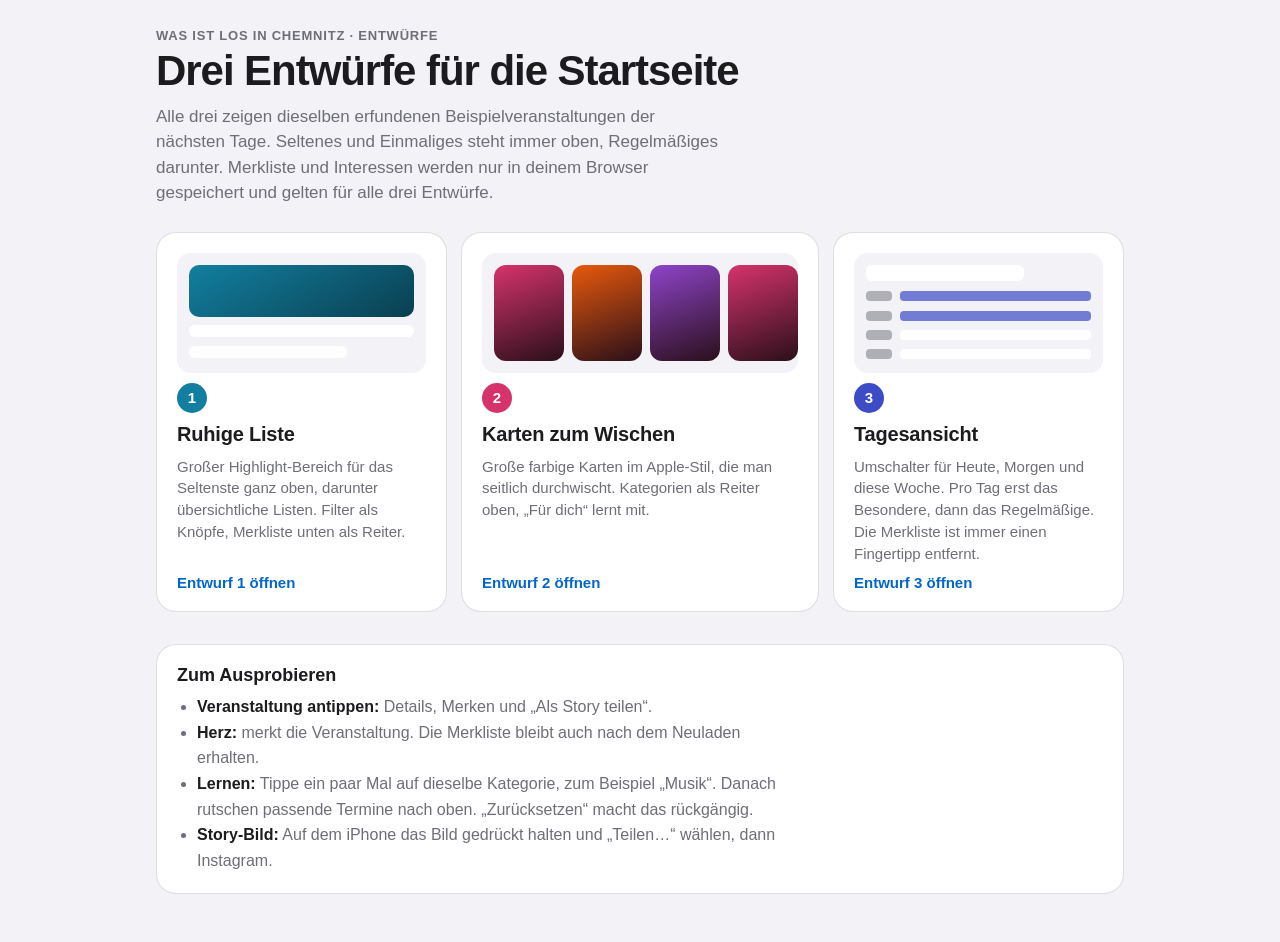
==== entwuerfe/index.html @ 697e3394 "Drei klickbare Entwürfe der Startseite mit Beispieldaten Gemeinsame Bausteine (Beispieldaten, Merkli" ====
<!DOCTYPE html>
<html lang="de">
<head>
<meta charset="utf-8">
<meta name="viewport" content="width=device-width, initial-scale=1, viewport-fit=cover">
<title>Chemnitz Startseiten-Entwürfe</title>
<meta name="claude:viewport-fit-sides" content="cover">
<style>
/* Übersicht: drei große Auswahlflächen untereinander (iPhone) bzw. nebeneinander (Desktop) */
:root {
  --bg: #F2F2F7; --card: #FFFFFF; --fg: #1C1C1E; --fg2: #6E6E76; --sep: rgba(60,60,67,.16); --accent: #0066CC;
  --c1: #127FA0; --c2: #D6336C; --c3: #3D4BC7;
  --font: -apple-system, BlinkMacSystemFont, "SF Pro Text", "Helvetica Neue", "Segoe UI", Roboto, Arial, sans-serif;
}
@media (prefers-color-scheme: dark) { :root:not([data-theme="light"]) { --bg: #000; --card: #1C1C1E; --fg: #F2F2F7; --fg2: #9A9AA1; --sep: rgba(84,84,88,.55); --accent: #3B9BFF; color-scheme: dark; } }
:root[data-theme="dark"] { --bg: #000; --card: #1C1C1E; --fg: #F2F2F7; --fg2: #9A9AA1; --sep: rgba(84,84,88,.55); --accent: #3B9BFF; color-scheme: dark; }
* { box-sizing: border-box; }
body { margin: 0; background: var(--bg); color: var(--fg); font-family: var(--font); font-size: 16px; -webkit-font-smoothing: antialiased; }
.wrap { max-width: 1000px; margin: 0 auto; padding-block: 28px 48px; padding-left: max(16px, env(safe-area-inset-left, 0px)); padding-right: max(16px, env(safe-area-inset-right, 0px)); }
.eyebrow { font-size: 13px; font-weight: 650; letter-spacing: .06em; text-transform: uppercase; color: var(--fg2); }
h1 { font-size: clamp(30px, 8vw, 42px); letter-spacing: -.025em; line-height: 1.06; margin: 6px 0 10px; text-wrap: balance; }
.lead { color: var(--fg2); font-size: 17px; line-height: 1.5; max-width: 60ch; margin: 0 0 26px; }
.grid { display: grid; gap: 14px; }
@media (min-width: 820px) { .grid { grid-template-columns: repeat(3, 1fr); } }
a.opt { display: flex; flex-direction: column; gap: 10px; background: var(--card); border-radius: 20px; padding: 20px; color: inherit; text-decoration: none; border: 1px solid var(--sep); transition: transform .15s; }
a.opt:hover { transform: translateY(-2px); }
a.opt:focus-visible { outline: 3px solid var(--accent); outline-offset: 3px; }
.preview { height: 120px; border-radius: 14px; background: var(--bg); position: relative; overflow: hidden; display: grid; gap: 6px; padding: 12px; }
.num { width: 30px; height: 30px; border-radius: 50%; background: var(--c); color: #fff; display: grid; place-items: center; font-weight: 700; font-size: 15px; }
h2 { font-size: 20px; letter-spacing: -.01em; margin: 0; }
a.opt p { margin: 0; color: var(--fg2); line-height: 1.45; font-size: 15px; }
.go { margin-top: auto; color: var(--accent); font-weight: 600; font-size: 15px; }
/* Mini-Vorschauen */
.p1 .big { height: 52px; border-radius: 10px; background: linear-gradient(150deg, var(--c1), #0A3F50); }
.p1 .ln { height: 12px; border-radius: 6px; background: var(--card); }
.p2 { display: flex; gap: 8px; padding: 12px 0 12px 12px; }
.p2 i { flex: none; width: 70px; border-radius: 12px; background: linear-gradient(160deg, var(--c), #2a0f1a); }
.p3 .seg { height: 16px; border-radius: 6px; background: var(--card); width: 70%; }
.p3 .r { display: flex; gap: 8px; align-items: center; }
.p3 .r b { width: 26px; height: 10px; border-radius: 4px; background: var(--fg2); opacity: .5; }
.p3 .r span { flex: 1; height: 10px; border-radius: 4px; background: var(--card); }
.p3 .r.hl span { background: var(--c3); opacity: .7; }
.help { margin-top: 32px; background: var(--card); border-radius: 20px; padding: 20px; border: 1px solid var(--sep); }
.help h3 { margin: 0 0 8px; font-size: 18px; }
.help ul { margin: 0; padding-left: 20px; line-height: 1.6; color: var(--fg2); max-width: 70ch; }
.help li strong { color: var(--fg); }
</style>
</head>
<body>
<div class="wrap">
  <div class="eyebrow">Was ist los in Chemnitz · Entwürfe</div>
  <h1>Drei Entwürfe für die Startseite</h1>
  <p class="lead">Alle drei zeigen dieselben erfundenen Beispielveranstaltungen der nächsten Tage. Seltenes und Einmaliges steht immer oben, Regelmäßiges darunter. Merkliste und Interessen werden nur in deinem Browser gespeichert und gelten für alle drei Entwürfe.</p>

  <div class="grid">
    <a class="opt" href="entwurf-1-liste.html" style="--c:var(--c1)">
      <div class="preview p1" aria-hidden="true"><div class="big"></div><div class="ln"></div><div class="ln" style="width:70%"></div></div>
      <div class="num">1</div>
      <h2>Ruhige Liste</h2>
      <p>Großer Highlight-Bereich für das Seltenste ganz oben, darunter übersichtliche Listen. Filter als Knöpfe, Merkliste unten als Reiter.</p>
      <span class="go">Entwurf 1 öffnen</span>
    </a>
    <a class="opt" href="entwurf-2-karten.html" style="--c:var(--c2)">
      <div class="preview p2" aria-hidden="true"><i></i><i style="--c:#E8590C"></i><i style="--c:#8E44C9"></i><i></i></div>
      <div class="num">2</div>
      <h2>Karten zum Wischen</h2>
      <p>Große farbige Karten im Apple-Stil, die man seitlich durchwischt. Kategorien als Reiter oben, „Für dich“ lernt mit.</p>
      <span class="go">Entwurf 2 öffnen</span>
    </a>
    <a class="opt" href="entwurf-3-tage.html" style="--c:var(--c3)">
      <div class="preview p3" aria-hidden="true"><div class="seg"></div><div class="r hl"><b></b><span></span></div><div class="r hl"><b></b><span></span></div><div class="r"><b></b><span></span></div><div class="r"><b></b><span></span></div></div>
      <div class="num">3</div>
      <h2>Tagesansicht</h2>
      <p>Umschalter für Heute, Morgen und diese Woche. Pro Tag erst das Besondere, dann das Regelmäßige. Die Merkliste ist immer einen Fingertipp entfernt.</p>
      <span class="go">Entwurf 3 öffnen</span>
    </a>
  </div>

  <div class="help">
    <h3>Zum Ausprobieren</h3>
    <ul>
      <li><strong>Veranstaltung antippen:</strong> Details, Merken und „Als Story teilen“.</li>
      <li><strong>Herz:</strong> merkt die Veranstaltung. Die Merkliste bleibt auch nach dem Neuladen erhalten.</li>
      <li><strong>Lernen:</strong> Tippe ein paar Mal auf dieselbe Kategorie, zum Beispiel „Musik“. Danach rutschen passende Termine nach oben. „Zurücksetzen“ macht das rückgängig.</li>
      <li><strong>Story-Bild:</strong> Auf dem iPhone das Bild gedrückt halten und „Teilen…“ wählen, dann Instagram.</li>
    </ul>
  </div>
</div>
</body>
</html>
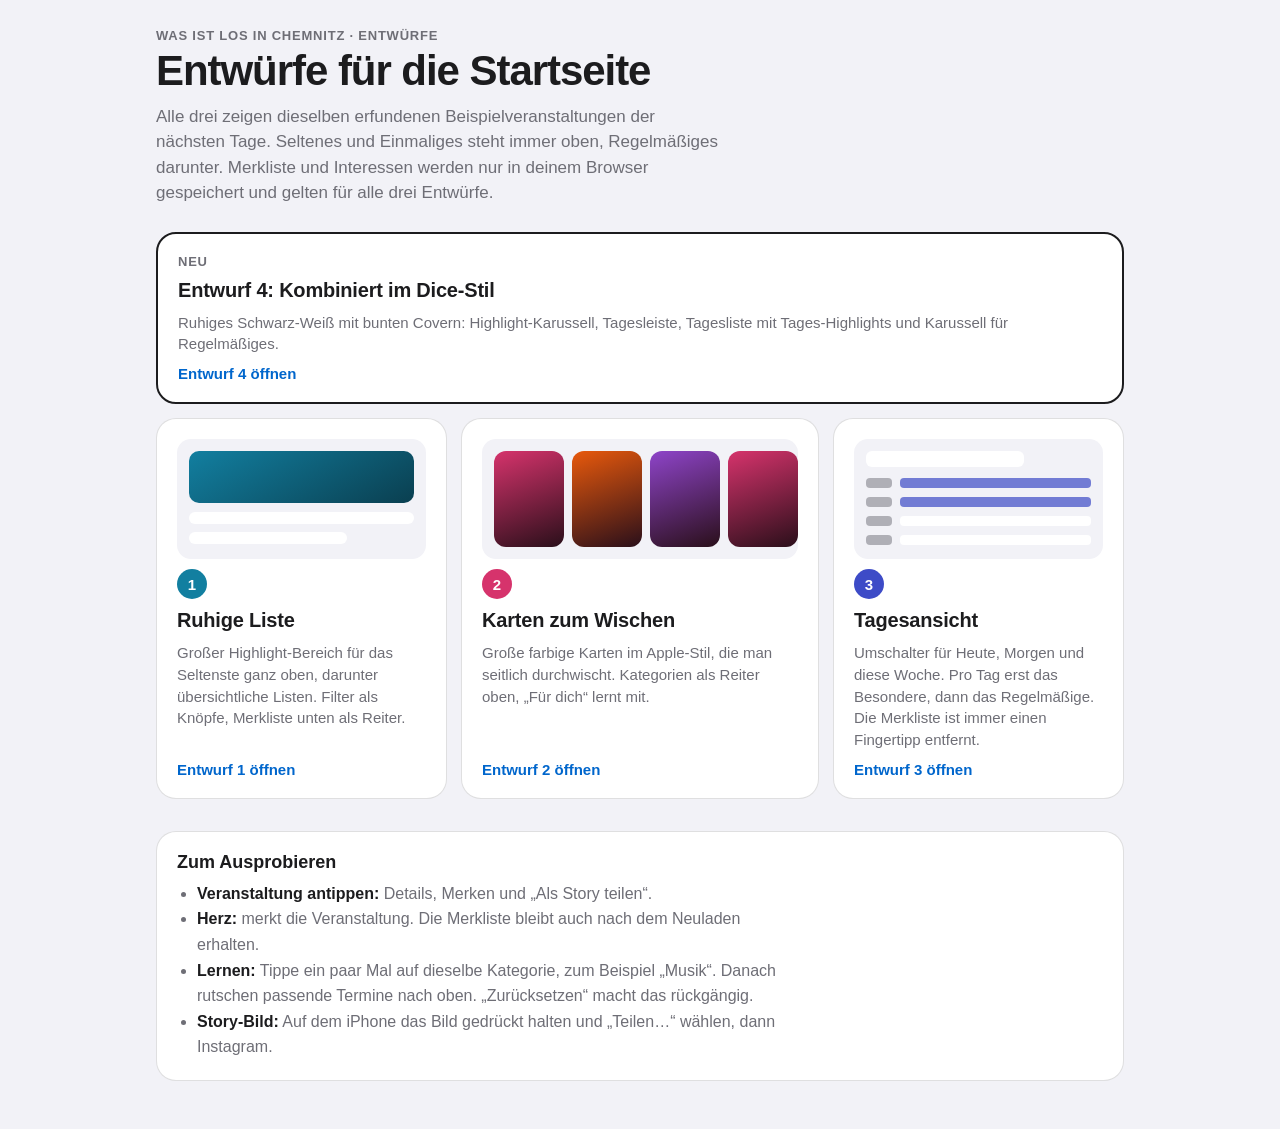
==== commit b47be25f: "Entwurf 4: kombinierte Startseite im Dice-Stil Eigenständige Datei mit Highlight-Karussell (läuft au" ====
--- a/entwuerfe/index.html
+++ b/entwuerfe/index.html
@@ -40,6 +40,7 @@
 .p3 .r b { width: 26px; height: 10px; border-radius: 4px; background: var(--fg2); opacity: .5; }
 .p3 .r span { flex: 1; height: 10px; border-radius: 4px; background: var(--card); }
 .p3 .r.hl span { background: var(--c3); opacity: .7; }
+a.opt.new { margin-bottom: 14px; border: 2px solid var(--fg); }
 .help { margin-top: 32px; background: var(--card); border-radius: 20px; padding: 20px; border: 1px solid var(--sep); }
 .help h3 { margin: 0 0 8px; font-size: 18px; }
 .help ul { margin: 0; padding-left: 20px; line-height: 1.6; color: var(--fg2); max-width: 70ch; }
@@ -49,8 +50,15 @@
 <body>
 <div class="wrap">
   <div class="eyebrow">Was ist los in Chemnitz · Entwürfe</div>
-  <h1>Drei Entwürfe für die Startseite</h1>
+  <h1>Entwürfe für die Startseite</h1>
   <p class="lead">Alle drei zeigen dieselben erfundenen Beispielveranstaltungen der nächsten Tage. Seltenes und Einmaliges steht immer oben, Regelmäßiges darunter. Merkliste und Interessen werden nur in deinem Browser gespeichert und gelten für alle drei Entwürfe.</p>
+
+  <a class="opt new" href="entwurf-4-kombiniert.html">
+    <span class="eyebrow">Neu</span>
+    <h2>Entwurf 4: Kombiniert im Dice-Stil</h2>
+    <p>Ruhiges Schwarz-Weiß mit bunten Covern: Highlight-Karussell, Tagesleiste, Tagesliste mit Tages-Highlights und Karussell für Regelmäßiges.</p>
+    <span class="go">Entwurf 4 öffnen</span>
+  </a>
 
   <div class="grid">
     <a class="opt" href="entwurf-1-liste.html" style="--c:var(--c1)">
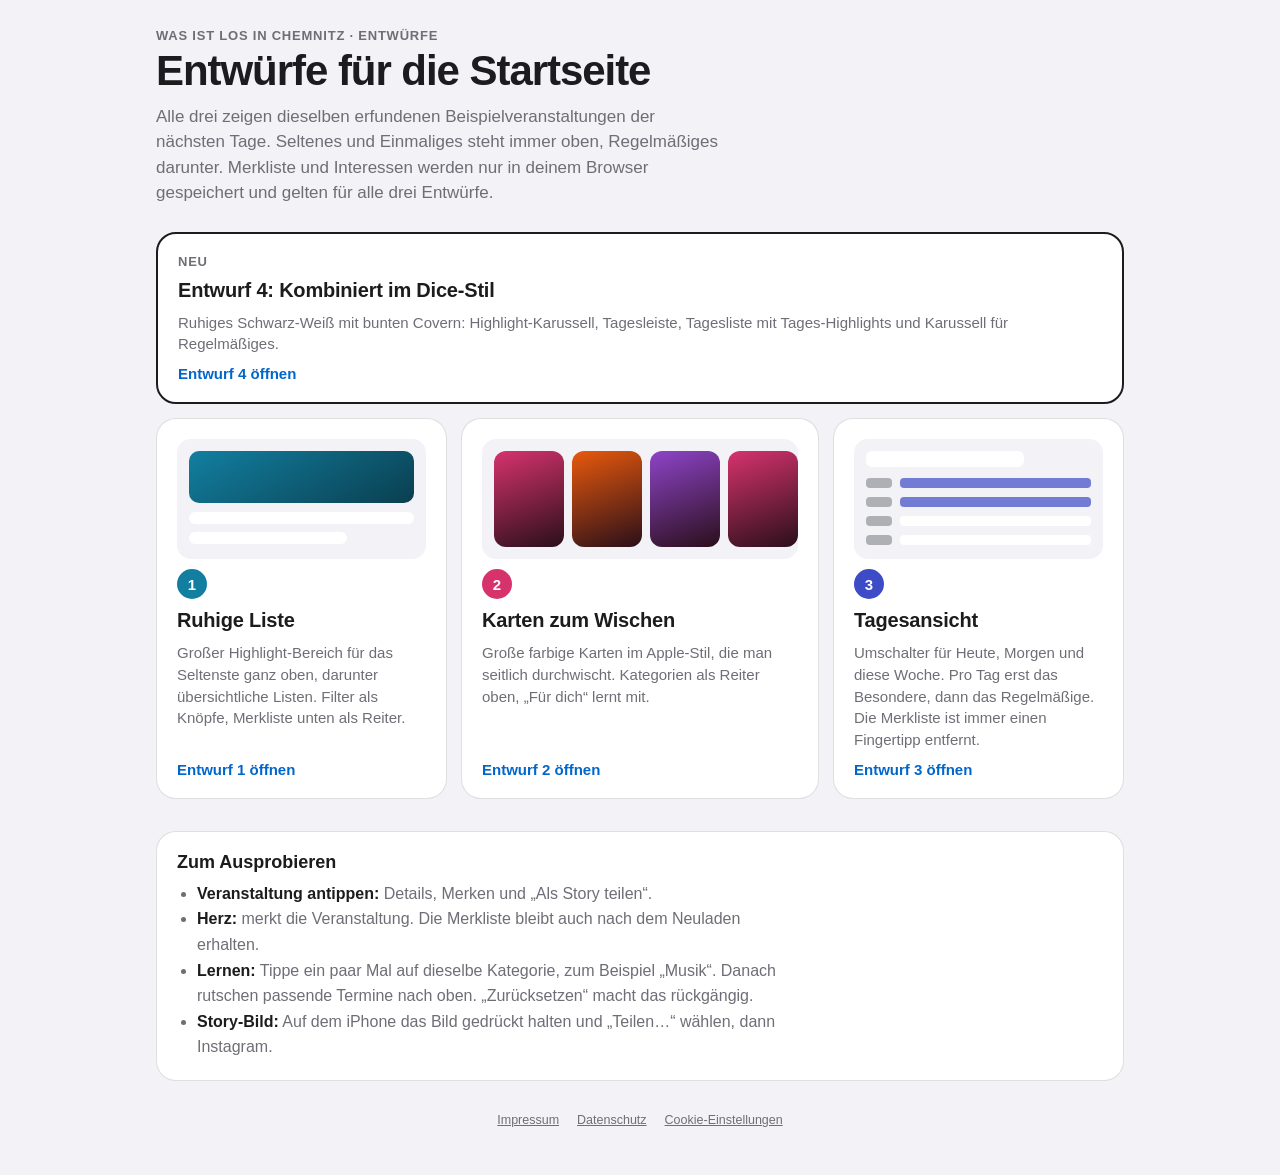
==== commit 75c6fbeb: "Rechtliches: Impressum, Datenschutzerklärung, Einwilligung zur Speicherung - Neue Unterseiten impres" ====
--- a/entwuerfe/index.html
+++ b/entwuerfe/index.html
@@ -45,6 +45,8 @@
 .help h3 { margin: 0 0 8px; font-size: 18px; }
 .help ul { margin: 0; padding-left: 20px; line-height: 1.6; color: var(--fg2); max-width: 70ch; }
 .help li strong { color: var(--fg); }
+.legal { display: flex; justify-content: center; flex-wrap: wrap; gap: 4px 18px; margin-top: 32px; font-size: 12.5px; }
+.legal a { color: var(--fg2); }
 </style>
 </head>
 <body>
@@ -93,6 +95,7 @@
       <li><strong>Story-Bild:</strong> Auf dem iPhone das Bild gedrückt halten und „Teilen…“ wählen, dann Instagram.</li>
     </ul>
   </div>
+  <nav class="legal" aria-label="Rechtliches"><a href="impressum.html">Impressum</a><a href="datenschutz.html">Datenschutz</a><a href="entwurf-4-kombiniert.html#cookie-einstellungen">Cookie-Einstellungen</a></nav>
 </div>
 </body>
 </html>
